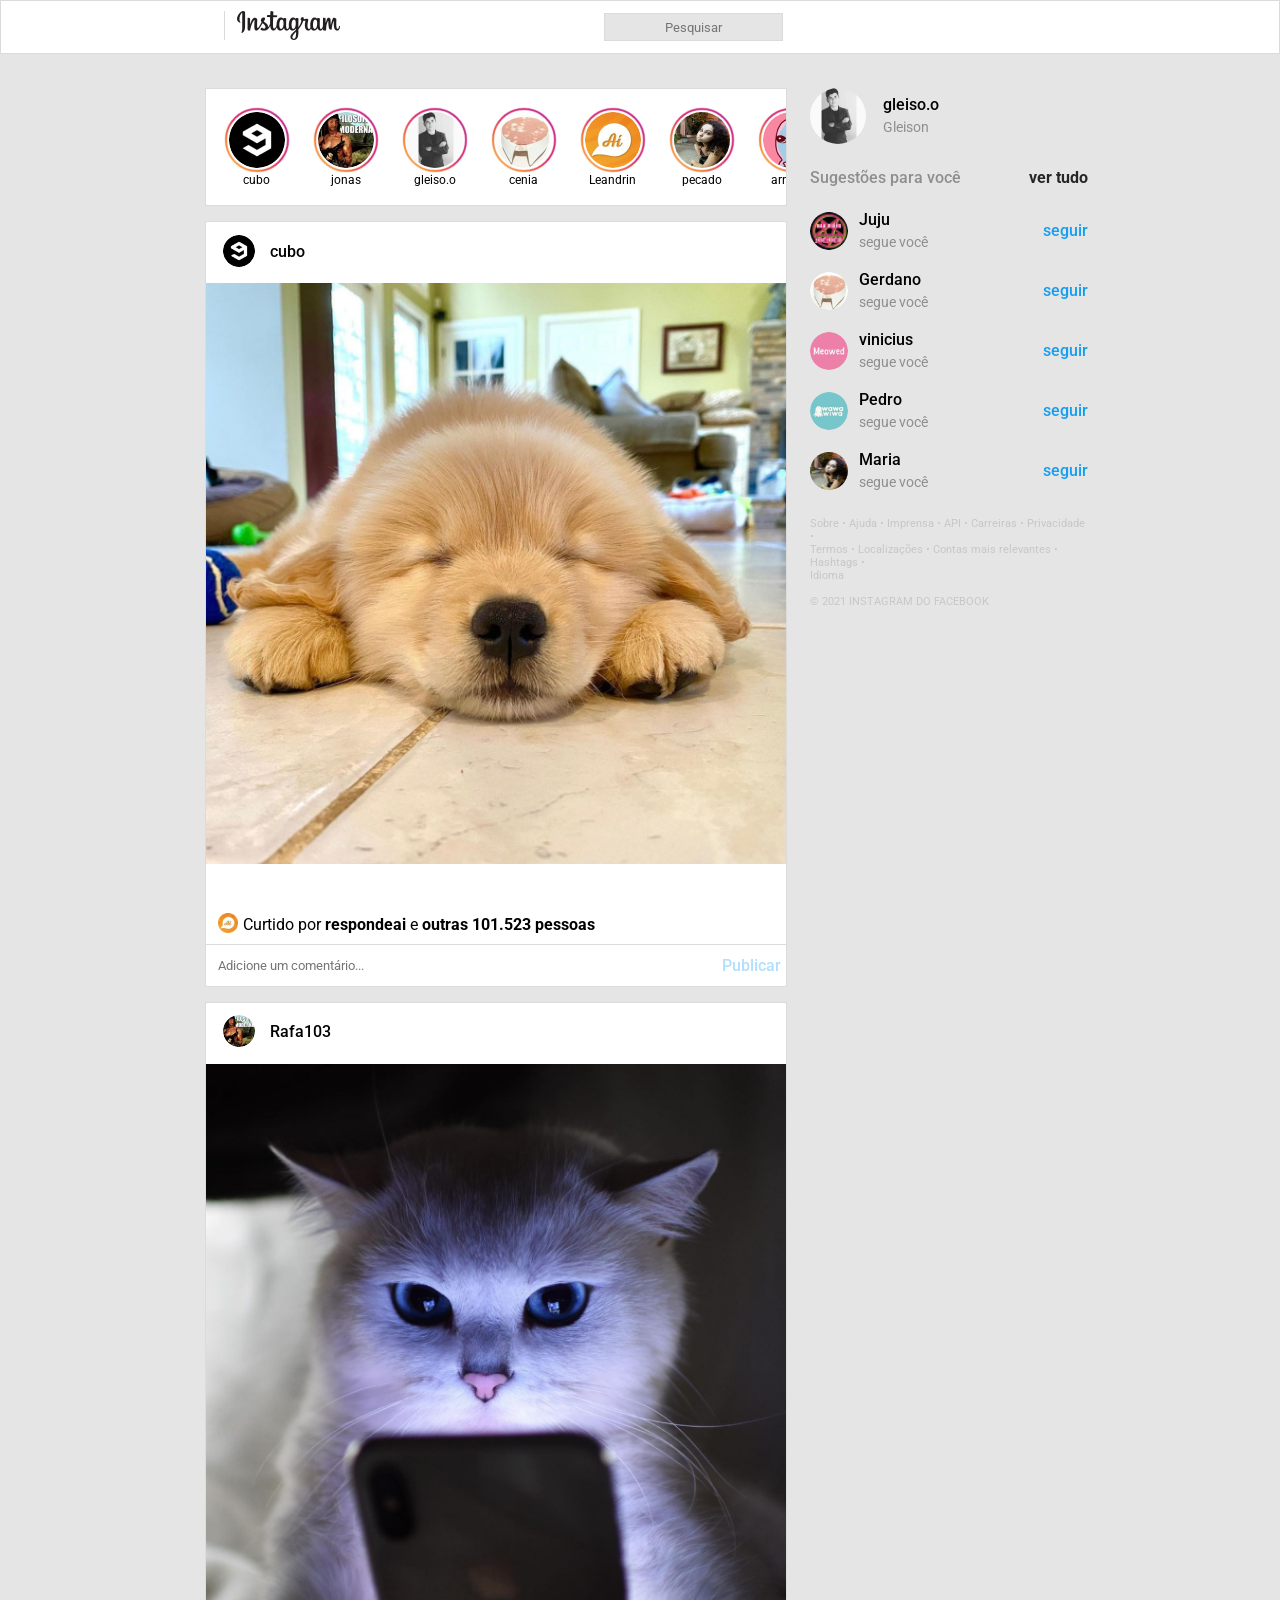
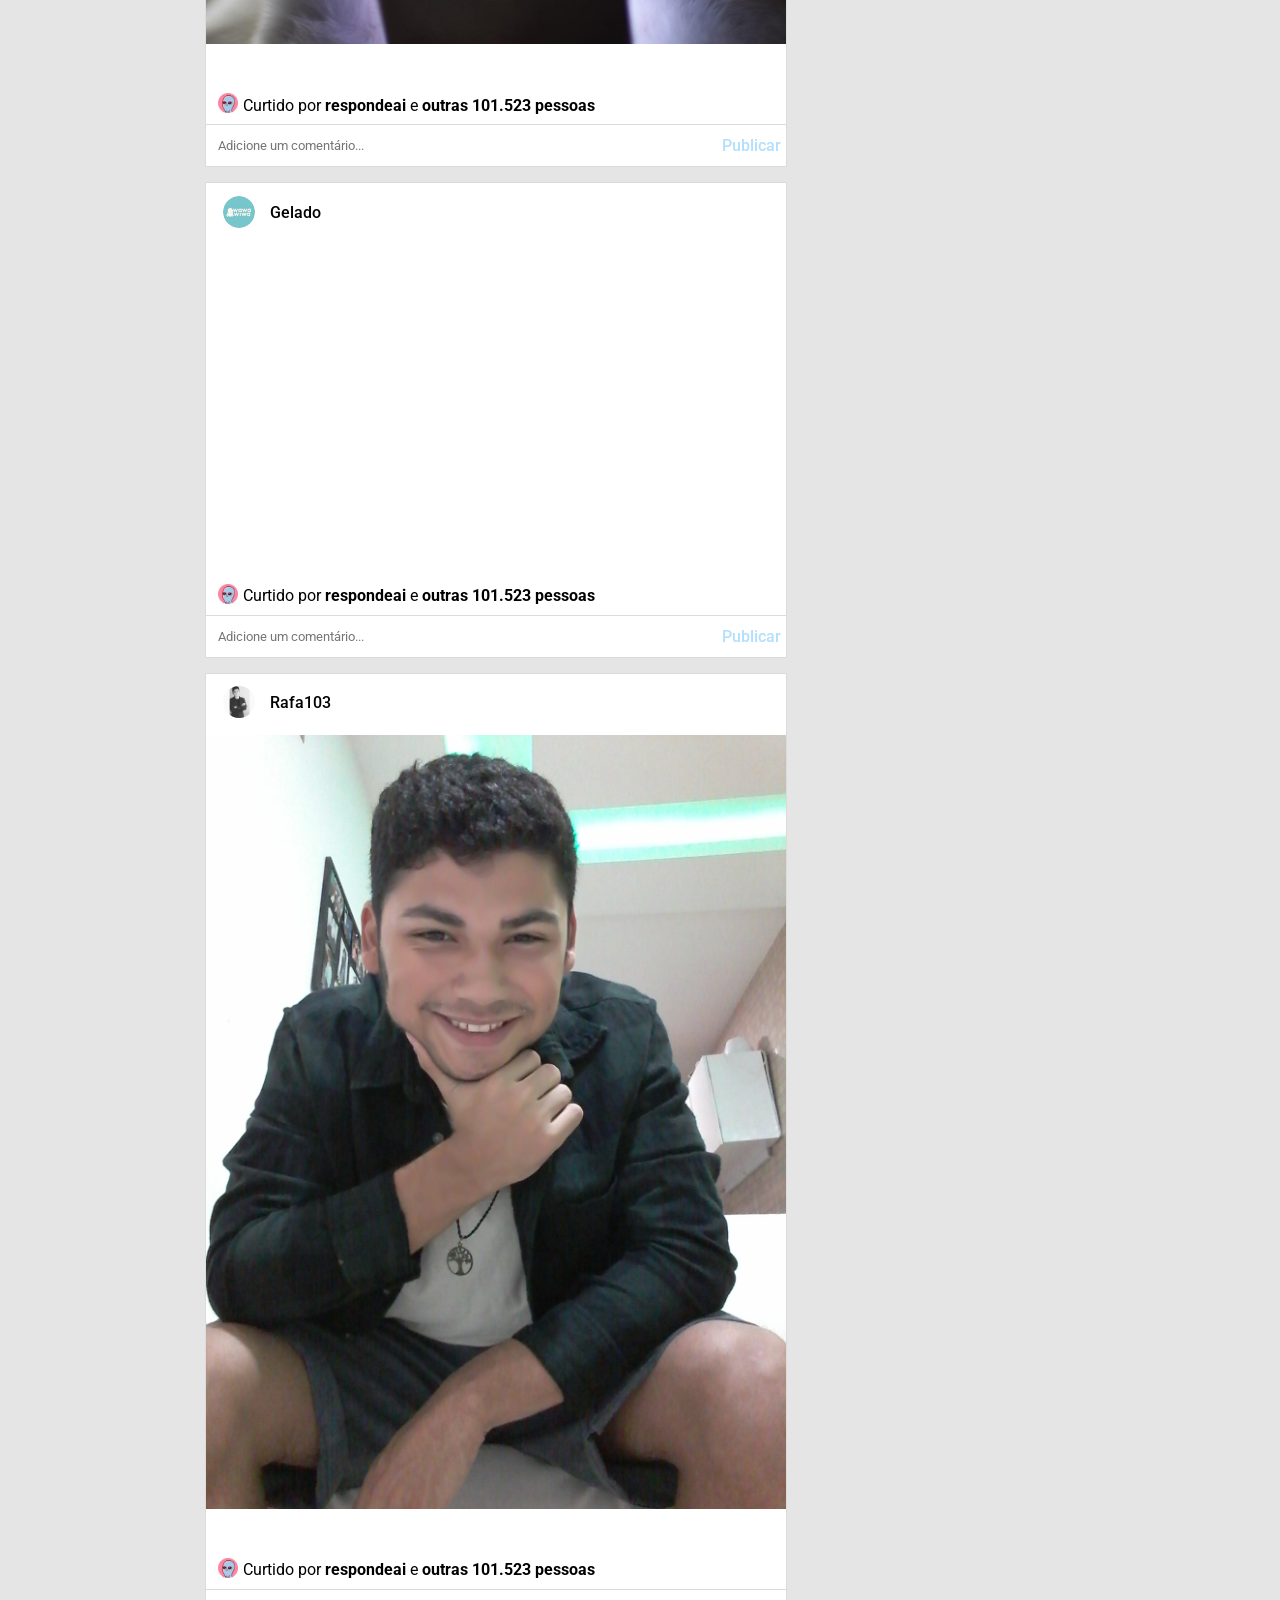
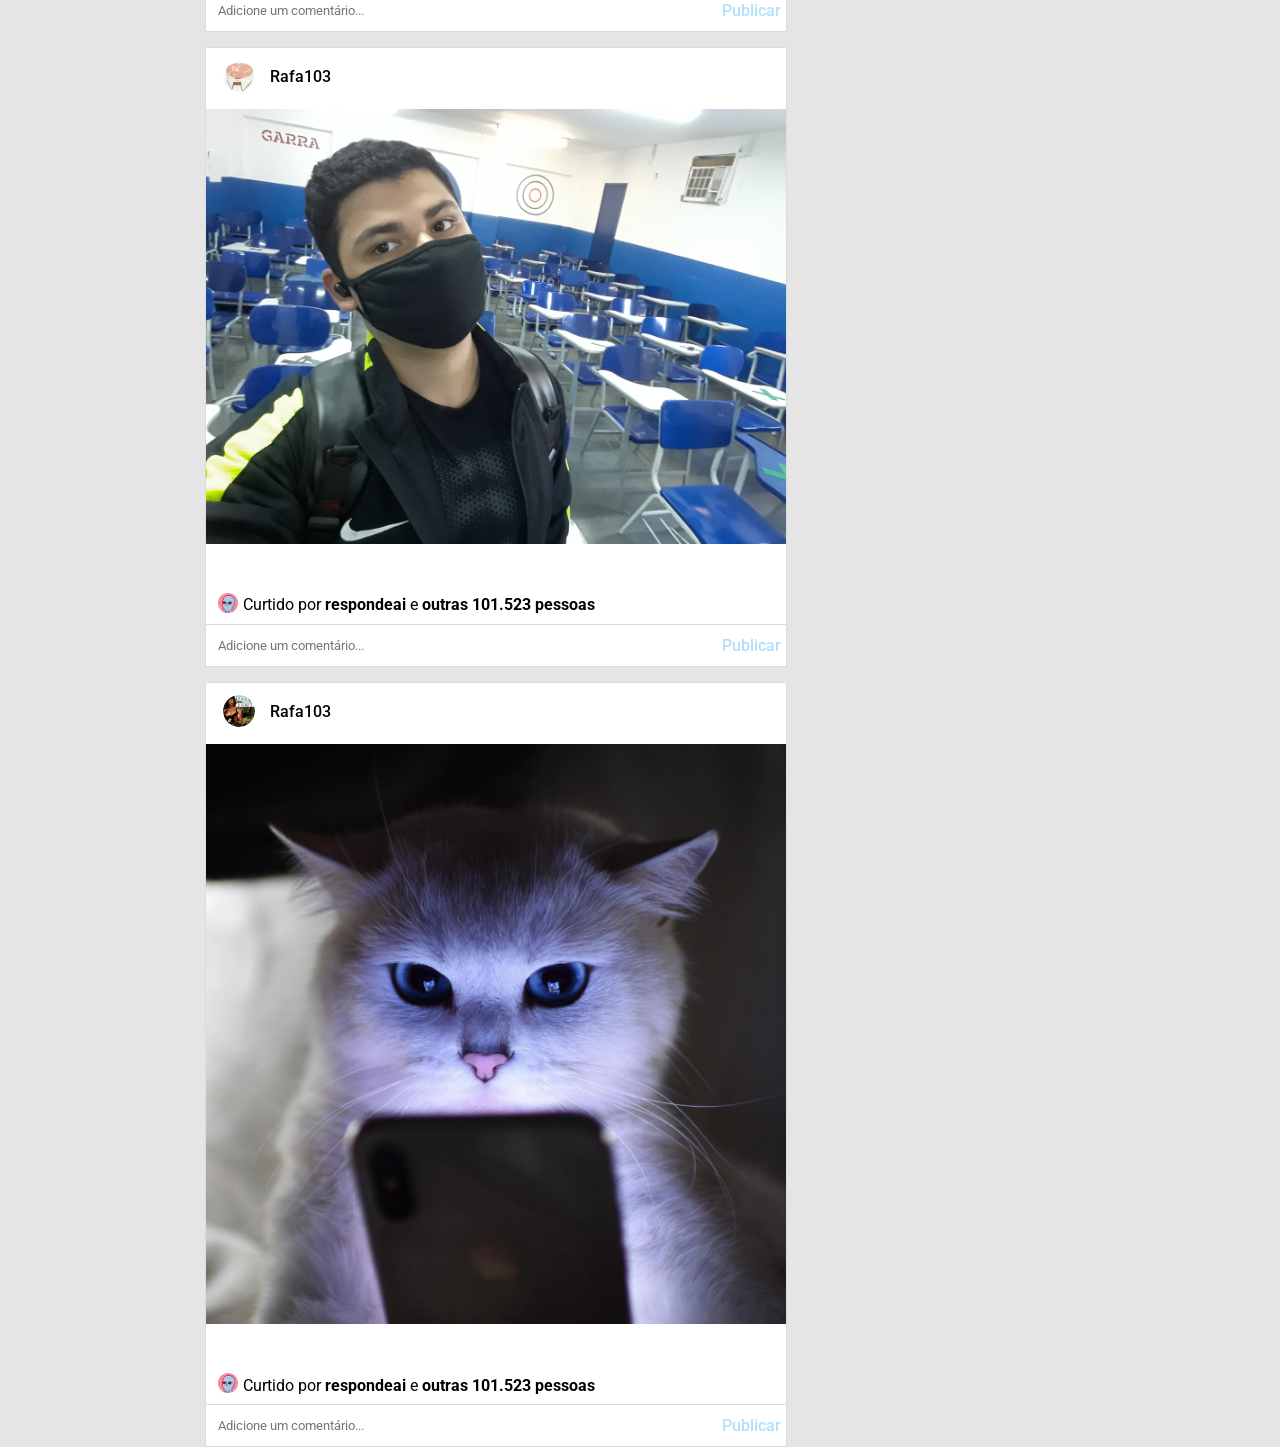
==== projeto2-instagram/instagram.html @ db613946 "Add files via upload" ====
<!DOCTYPE html>
<html lang="en">
<head>
    <meta charset="UTF-8">
    <meta http-equiv="X-UA-Compatible" content="IE=edge">
    <meta name="viewport" content="width=device-width, initial-scale=1.0">
    <link rel="stylesheet" href="instagram.css">
    <link rel="preconnect" href="https://fonts.googleapis.com">
    <link rel="preconnect" href="https://fonts.gstatic.com" crossorigin>
    <link href="https://fonts.googleapis.com/css2?family=Encode+Sans:wght@700&family=Roboto&display=swap" rel="stylesheet">
    <link rel="preconnect" href="https://fonts.googleapis.com">
<link rel="preconnect" href="https://fonts.gstatic.com" crossorigin>
<link href="https://fonts.googleapis.com/css2?family=Encode+Sans:wght@700&family=Roboto:wght@400;500&display=swap" rel="stylesheet">
    <title>Instagram Project</title>
</head>
<body>
    <nav>
        <div class="head-left">
            <a href=""><ion-icon name="logo-instagram" id="right"></ion-icon></a>
            <a href=""><img src="images/logo.png"></a>
        </div>

        <div class="head-midle">
            <input type="text" placeholder="Pesquisar">
        </div>

        <div class="head-right">
            <a href=""><ion-icon name="paper-plane-outline"></ion-icon></a>
            <a href=""><ion-icon id="head-icon" name="compass-outline"></a>
            <a href=""><ion-icon id="head-icon" name="heart-outline"></a>
            <a href=""><ion-icon id="head-icon" name="person-outline"></a>
        </div>
    </nav>
    
    <main>
        <header>
           <div class="story1">
                <div class="story-img">
                    <a href="#"><img src="images/foto1.png"></a>
                </div>
                <div class="story-text">
                    <a href="#"><p>cubo</p></a>
                </div>
           </div>
           <div class="story">
                <div class="story-img">
                    <a href="#"><img src="images/foto2.png"></a>
                </div>
                <div class="story-text">
                    <a href="#"><p>jonas</p></a>
                </div>
            </div>
            <div class="story">
                <div class="story-img">
                    <a href="#"><img src="images/foto3.jpg"></a>
                </div>
                <div class="story-text">
                    <a href="#"><p>gleiso.o</p></a>
                </div>
           </div>
            <div class="story">
                <div class="story-img">
                    <a href="#"><img src="images/foto4.png"></a>
                </div>
                <div class="story-text">
                    <a href="#"><p>cenia</p></a>
                </div>
           </div>
            <div class="story">
                <div class="story-img">
                    <a href="#"><img src="images/foto5.png"></a>
                </div>
                <div class="story-text">
                    <a href="#"><p>Leandrin</p></a>
                </div>
           </div>
            <div class="story">
                <div class="story-img">
                    <a href="#"><img src="images/post7-img.jpg"></a>
                </div>
                <div class="story-text">
                    <a href="#"><p>pecado</p></a>
                </div>
           </div>
            <div class="story">
                <div class="story-img">
                    <a href="#"><img src="images/foto7.png"></a>
                </div>
                <div class="story-text">
                    <a href="#"><p>arroz_1</p></a>
                </div>
           </div>
            <div class="story">
                <div class="story-img">
                    <a href="#"><img src="images/foto8.png"></a>
                </div>
                <div class="story-text">
                    <a href="#"><p>fiz</p></a>
                </div>
           </div>
            <div class="story">
                <div class="story-img">
                    <a href="#"><img src="images/foto9.png"></a>
                </div>
                <div class="story-text">
                    <a href="#"><p>afora</p></a>
                </div>
           </div>
            <div class="story">
                <div class="story-img">
                    <a href="#"><img src="images/foto10.png"></a>
                </div>
                <div class="story-text">
                    <a href="#"><p>giso</p></a>
                </div>
           </div>
            <div class="story">
                <div class="story-img">
                    <a href="#"><img src="images/foto11.png"></a>
                </div>
                <div class="story-text">
                    <a href="#"><p>kkkk122</p></a>
                </div>
           </div>
           <button><ion-icon  class="icon" name="chevron-forward-circle"></ion-icon></button>
        </header>
<!--Here begin the publications-->
        <div class="post" id="post1">
            <div class="top-post">
                <div class="post-left">
                    <a href="#"><img src="images/foto1.png"></a>
                    <a href="#"><P>cubo</P></a>
                </div>  
                <div class="post-right">
                    <a href="#"><ion-icon name="ellipsis-horizontal"></ion-icon></a>
                </div>
            </div>
            <img class="post-img" src="images/post1-img.png">
            <div class="post-data">
                <div class="icons">
                    <div class="data-left">
                        <a href="#"><ion-icon class="post-icons" name="heart-outline"></ion-icon></a>
                        <a href="#"><ion-icon class="post-icons" name="chatbubble-outline"></ion-icon></a>
                        <a href="#"><ion-icon class="post-icons" name="paper-plane-outline"></ion-icon></a>
                    </div>
                    <div class="data-right">
                        <a href="#"><ion-icon class="post-icons" name="bookmark-outline"></ion-icon></a>
                    </div>
                </div>
                <div class="data-bottom">
                    <a href="#"><img src="images/foto5.png"></a>
                    <p>Curtido por <b>respondeai</b> e <b>outras 101.523 pessoas</b></p>
                </div>
            </div>
            <div class="comment">
                <div class="comment-left">
                    <ion-icon name="happy-outline"></ion-icon>
                    <input type="text" max-length=100 placeholder="Adicione um comentário...">
                </div>
                <div class="comment-right">
                     <a href="#">Publicar</a>
                </div>
            </div>
        </div>

        <div class="post">
            <div class="top-post">
                <div class="post-left">
                    <a href="#"><img src="images/foto2.png"></a>
                    <a href="#"><P>Rafa103</P></a>
                </div>  
                <div class="post-right">
                    <a href="#"><ion-icon name="ellipsis-horizontal"></ion-icon></a>
                </div>
            </div>
            <img class="post-img" src="images/post2-img.png">
            <div class="post-data">
                <div class="icons">
                    <div class="data-left">
                        <a href="#"><ion-icon class="post-icons" name="heart-outline"></ion-icon></a>
                        <a href="#"><ion-icon class="post-icons" name="chatbubble-outline"></ion-icon></a>
                        <a href="#"><ion-icon class="post-icons" name="paper-plane-outline"></ion-icon></a>
                    </div>
                    <div class="data-right">
                        <a href="#"><ion-icon class="post-icons" name="bookmark-outline"></ion-icon></a>
                    </div>
                </div>
                <div class="data-bottom">
                    <a href="#"><img src="images/foto7.png"></a>
                    <p>Curtido por <b>respondeai</b> e <b>outras 101.523 pessoas</b></p>
                </div>
            </div>
            <div class="comment">
                <div class="comment-left">
                    <ion-icon name="happy-outline"></ion-icon>
                    <input type="text" max-length=100 placeholder="Adicione um comentário...">
                </div>
                <div class="comment-right">
                     <a href="#">Publicar</a>
                </div>
            </div>
        </div>

        <div class="post">
            <div class="top-post">
                <div class="post-left">
                    <a href="#"><img src="images/video.png"></a>
                    <a href="#"><P>Gelado</P></a>
                </div>  
                <div class="post-right">
                    <a href="#"><ion-icon name="ellipsis-horizontal"></ion-icon></a>
                </div>
            </div>
            <video src="images/video.mp4" type="video/mp4" autoplay loop muted></video>
            <div class="post-data">
                <div class="icons">
                    <div class="data-left">
                        <a href="#"><ion-icon class="post-icons" name="heart-outline"></ion-icon></a>
                        <a href="#"><ion-icon class="post-icons" name="chatbubble-outline"></ion-icon></a>
                        <a href="#"><ion-icon class="post-icons" name="paper-plane-outline"></ion-icon></a>
                    </div>
                    <div class="data-right">
                        <a href="#"><ion-icon class="post-icons" name="bookmark-outline"></ion-icon></a>
                    </div>
                </div>
                <div class="data-bottom">
                    <a href="#"><img src="images/foto7.png"></a>
                    <p>Curtido por <b>respondeai</b> e <b>outras 101.523 pessoas</b></p>
                </div>
            </div>
            <div class="comment">
                <div class="comment-left">
                    <ion-icon name="happy-outline"></ion-icon>
                    <input type="text" max-length=100 placeholder="Adicione um comentário...">
                </div>
                <div class="comment-right">
                     <a href="#">Publicar</a>
                </div>
            </div>
        </div>

        <div class="post">
            <div class="top-post">
                <div class="post-left">
                    <a href="#"><img src="images/foto3.jpg"></a>
                    <a href="#"><P>Rafa103</P></a>
                </div>  
                <div class="post-right">
                    <a href="#"><ion-icon name="ellipsis-horizontal"></ion-icon></a>
                </div>
            </div>
            <img class="post-img" src="images/post3-img.jpg">
            <div class="post-data">
                <div class="icons">
                    <div class="data-left">
                        <a href="#"><ion-icon class="post-icons" name="heart-outline"></ion-icon></a>
                        <a href="#"><ion-icon class="post-icons" name="chatbubble-outline"></ion-icon></a>
                        <a href="#"><ion-icon class="post-icons" name="paper-plane-outline"></ion-icon></a>
                    </div>
                    <div class="data-right">
                        <a href="#"><ion-icon class="post-icons" name="bookmark-outline"></ion-icon></a>
                    </div>
                </div>
                <div class="data-bottom">
                    <a href="#"><img src="images/foto7.png"></a>
                    <p>Curtido por <b>respondeai</b> e <b>outras 101.523 pessoas</b></p>
                </div>
            </div>
            <div class="comment">
                <div class="comment-left">
                    <ion-icon name="happy-outline"></ion-icon>
                    <input type="text" max-length=100 placeholder="Adicione um comentário...">
                </div>
                <div class="comment-right">
                     <a href="#">Publicar</a>
                </div>
            </div>
        </div>

        <div class="post">
            <div class="top-post">
                <div class="post-left">
                    <a href="#"><img src="images/foto4.png"></a>
                    <a href="#"><P>Rafa103</P></a>
                </div>  
                <div class="post-right">
                    <a href="#"><ion-icon name="ellipsis-horizontal"></ion-icon></a>
                </div>
            </div>
            <img class="post-img" src="images/post4-img.jpg">
            <div class="post-data">
                <div class="icons">
                    <div class="data-left">
                        <a href="#"><ion-icon class="post-icons" name="heart-outline"></ion-icon></a>
                        <a href="#"><ion-icon class="post-icons" name="chatbubble-outline"></ion-icon></a>
                        <a href="#"><ion-icon class="post-icons" name="paper-plane-outline"></ion-icon></a>
                    </div>
                    <div class="data-right">
                        <a href="#"><ion-icon class="post-icons" name="bookmark-outline"></ion-icon></a>
                    </div>
                </div>
                <div class="data-bottom">
                    <a href="#"><img src="images/foto7.png"></a>
                    <p>Curtido por <b>respondeai</b> e <b>outras 101.523 pessoas</b></p>
                </div>
            </div>
            <div class="comment">
                <div class="comment-left">
                    <ion-icon name="happy-outline"></ion-icon>
                    <input type="text" max-length=100 placeholder="Adicione um comentário...">
                </div>
                <div class="comment-right">
                     <a href="#">Publicar</a>
                </div>
            </div>
        </div>

        <div class="post">
            <div class="top-post">
                <div class="post-left">
                    <a href="#"><img src="images/foto2.png"></a>
                    <a href="#"><P>Rafa103</P></a>
                </div>  
                <div class="post-right">
                    <a href="#"><ion-icon name="ellipsis-horizontal"></ion-icon></a>
                </div>
            </div>
            <img class="post-img" src="images/post2-img.png">
            <div class="post-data">
                <div class="icons">
                    <div class="data-left">
                        <a href="#"><ion-icon class="post-icons" name="heart-outline"></ion-icon></a>
                        <a href="#"><ion-icon class="post-icons" name="chatbubble-outline"></ion-icon></a>
                        <a href="#"><ion-icon class="post-icons" name="paper-plane-outline"></ion-icon></a>
                    </div>
                    <div class="data-right">
                        <a href="#"><ion-icon class="post-icons" name="bookmark-outline"></ion-icon></a>
                    </div>
                </div>
                <div class="data-bottom">
                    <a href="#"><img src="images/foto7.png"></a>
                    <p>Curtido por <b>respondeai</b> e <b>outras 101.523 pessoas</b></p>
                </div>
            </div>
            <div class="comment">
                <div class="comment-left">
                    <ion-icon name="happy-outline"></ion-icon>
                    <input type="text" max-length=100 placeholder="Adicione um comentário...">
                </div>
                <div class="comment-right">
                     <a href="#">Publicar</a>
                </div>
            </div>
        </div>
    </main>
<!--Here begin the section that stays in the right side of the main part of the site-->
    <section>
        <div class="up">
            <img src="images/profile.jpg">
            <div class="up-text">
                <p id="behind-text1">gleiso.o</p>
                <p id="behind-text2">Gleison</p>
            </div>
        </div>
        <div class="midle">
            <p id="midle1">Sugestões para você</p>
            <a href="#"><p id="midle2"><b>ver tudo</b></p></a>
        </div>

        <div class="behind">
            <div class="behind-left">
                <img src="images/behind1.png">
                <div class="behind-text">
                    <a href="#"><p id="behind-text1">Juju</p></a>
                    <p id="behind-text2">segue você</p>
                </div>
            </div>
            <a href="#"><p id="seguir">seguir</p></a>
        </div>

        <div class="behind">
            <div class="behind-left">
                <img src="images/behind2.png">
                <div class="behind-text">
                    <a href="#"><p id="behind-text1">Gerdano</p></a>
                    <p id="behind-text2">segue você</p>
                </div>
            </div>
            <a href="#"><p id="seguir">seguir</p></a>
        </div>
        <div class="behind">
            <div class="behind-left">
                <img src="images/behind3.png">
                <div class="behind-text">
                    <a href="#"><p id="behind-text1">vinicius</p></a>
                    <p id="behind-text2">segue você</p>
                </div>
            </div>
            <a href="#"><p id="seguir">seguir</p></a>
        </div>
        <div class="behind">
            <div class="behind-left">
                <img src="images/behind4.png">
                <div class="behind-text">
                    <a href="#"><p id="behind-text1">Pedro</p></a>
                    <p id="behind-text2">segue você</p>
                </div>
            </div>
            <a href="#"><p id="seguir">seguir</p></a>
        </div>
        <div class="behind">
            <div class="behind-left">
                <img src="images/behind5.jpg">
                <div class="behind-text">
                    <a href="#"><p id="behind-text1">Maria</p></a>
                    <p id="behind-text2">segue você</p>
                </div>
            </div>
            <a href="#"><p id="seguir">seguir</p></a>
        </div>
        <footer>
            <p>Sobre • Ajuda • Imprensa • API • Carreiras • Privacidade •<br>
            Termos • Localizações • Contas mais relevantes • Hashtags • <br>
            Idioma<br><br>
            &copy; 2021 INSTAGRAM DO FACEBOOK</p>
        </footer>
    </section>
    <script src="https://unpkg.com/ionicons@5.4.0/dist/ionicons.js"></script>
</body>
</html>
---- projeto2-instagram/instagram.css ----
*{
    margin:0;
    padding:0;
    box-sizing: border-box;
}
body{
    background: #E5E5E5;
    font-family: 'Roboto',sans-serif;
    display: flex;
}
a{
    color:#000000;
    text-decoration: none;
}
nav{
    position: fixed;
    width: 100%;
    height: 54px;
    left: 0px;
    top: 0px;
    background: #FFFFFF;
    border: 1px solid #DBDBDB;
    display: flex;
    flex-direction: row;
    justify-content: space-between;
    align-items: center;
}
.head-left{
    margin-left:16%;
    display: flex;
}
.head-left img{
    margin-left:11.87px;
    border-left: 1px solid #DBDBDB;
    padding-left:11.87px;
}
input{
    width:100%;
    height: 28px;
    border:1px solid #DBDBDB;
    background-color: #E5E5E5;
    font-family: 'Roboto';
    text-align: center;
}
.head-right{
    margin-right: 16%;
}
ion-icon{
    font-size: 22px;
    margin-right:7px;
}
#right{
    font-size:24px;
}
main{
    margin-top:54px;
    width:45.51%;
    margin-top:88px;
    margin-left:16%;
}
header{
    height: 118.26px;
    display: flex;
    align-items: center;
    background-color: #FFFFFF;
    overflow-x:hidden;
    border: 1px solid #DBDBDB;
}
button{
    width:26px;
    height: 26px;
    border-radius: 50%;
    position: absolute;
    left: 58%;
    background: none;
    border:none;
}
button .icon{
    width:26px;
    height: 26px;
    color:white;
}
.story{
    margin-left:23px;
}

.story-text{
    font-family:'Roboto',sans-serif;
    font-weight: 400;
    font-size: 12px;
    height: 14.06px;
    text-align: center;
}
.story-img{
    background-image: url("images/stories.jpg");
    background-repeat: no-repeat;
    background-size: 100%;
    width:66px;
    height: 66px;
}
.story-img img{
    width: 56px;
    height: 56px;
    margin: 5px 5px;
    border-radius: 50%;
}
.story1{
    margin-left: 18px;
}
.post{
    border: 1px solid #DBDBDB;
    background-color:#FFFFFF;
    margin-top:15px;
}
.top-post{
    height: 61px;
    display: flex;
    justify-content: space-between;
    align-items: center;
}
.post-left{
    width: 50%;
    display: flex;
    margin-left: 17px;
}
.post-left img{
   width: 32px;
   height: 32px;
   border-radius:50%;
}
.post-left p{
   padding-left: 15px;
   margin-top:7px;
   font-weight: 500;
}
.post-right{
    margin-right: 18.5px;
}
.post-img{
    width: 100%;
}
video{
    width:100%;
}
.post-data{
    display: block;
}
.icons{
    height: 38px;
    display: flex;
    flex-direction: row;
    justify-content: space-between;
    align-items: center;
}
.data-left{
    display: flex;
    margin-left: 5px;
}
.post-icons{
    margin:5px 7px;
    font-size: 19px;
}
.comment{
    display: flex;
    justify-content: space-between;
    align-items: center;
    height: 42px;
    border-top: 1px solid #DBDBDB;
    padding: 0 5px 0 5px;
}
.comment-left{
    display: flex;
}
.comment input{
    background-color: #FFFFFF;
    border:none;
    width:80%;
    box-shadow: 0 0 0 0;
    outline: 0;
    text-align: left;
}
.comment-right a{
    font-family: 'Roboto';
    font-weight: 500;
    color:#B2DFFC;
}
.comment-right a:hover{
    color:#0095F6;
    transition:300ms;
}
.data-bottom{
    height: 38px;
    display: flex;
    align-items: center;
    margin-left:12px;
}
.data-bottom img{
    width: 20px;
    height: 20px;
    margin-right: 5px;
}
section{
    position: fixed;
    width: 21.72%;
    top:88px;
    right: 15%;
}
.up{
    display: flex;
    align-items: center;
}
.up-text{
    margin-left: 17px;
}
.up img{
    width: 56px;
    height: 56px;
    border-radius: 50%;
}
.midle{
    display: flex;
    justify-content: space-between;
    margin-top: 24px;
}
#midle1{
    font-family: 'Roboto';
    font-weight: 500;
    color:#8E8E8E;
}
#midle2{
    font-family: 'Roboto';
    color:#262626;
    font-weight: 500;
}
.behind{
    display:flex;
    justify-content: space-between;
    align-items: center;
    margin-top:28px;
    height: 32px;
}
.behind-left{
    display: flex;
}
.behind-left img{
    width: 38px;
    height: 38px;
    border-radius: 50%;
}
.behind-text{
    margin-left:11px;
}
#behind-text1{
    font-family: 'Roboto';
    font-weight: 500;
    line-height: 16.41px;
}
#behind-text2{
    font-family: 'Roboto';
    font-weight: 400;
    color: #8e8e8e;
    font-size: 14px;
    margin-top:6px;
}
#seguir{
    font-family: 'Roboto';
    font-weight: 500;
    line-height: 14.06px;
    color:#139EF2;
}
footer{
    margin-top:30px;
}
footer p{
    font-family: 'Roboto';
    font-weight: 400;
    font-size:11px;
    color:#C7C7C7;
}


@media(max-width:935px){
    nav{
        position: fixed;
        width: 100%;
        height: 54px;
        left: 0px;
        top: 0px;
        background: #FFFFFF;
        border: 1px solid #DBDBDB;
        display: flex;
        flex-direction: row;
        justify-content: space-between;
        align-items: center;
    }
    .head-left{
        margin-left:0;
        display: flex;
    }
    .head-right{
        margin-right: 0;
    }
    .head-midle{
        margin-right: 120px;
    }
    section{
        display: none;
    }
    body{
            background: #E5E5E5;
            font-family: 'Roboto',sans-serif;
            display: flex;
            justify-content: center;
        }
    main{
        width:45.51%;
        margin-top:88px;
        margin-left:0;
    }   
    #head-icon{
        display: none;
    }
    button{
        width:26px;
        height: 26px;
        border-radius: 50%;
        position: absolute;
        left: 68%;
        background: none;
        border:none;
    }
}

@media(max-width:614px){
    body{

    }
    .head-left{
        margin-left:0;
        display: flex;
    }
    .head-left img{
        margin-left:11.87px;
        border-left: 1px solid #DBDBDB;
        padding-left:11.87px;
    }
    input{
        width:100%;
        height: 28px;
        border:1px solid #DBDBDB;
        background-color: #E5E5E5;
        font-family: 'Roboto';
        text-align: center;
    }
    .head-right{
        margin-right: 0;
    }
    ion-icon{
        font-size: 22px;
        margin-right:7px;
    }
    #right{
        font-size:24px;
    }
    .head-midle{
        display: none;
    }
    .post{
    border: 1px solid #DBDBDB;
    background-color:#FFFFFF;
    margin-top:30px;
    }   
    main{
        width:100%;
        margin-top:54px;
        margin-left:0;
    }   
    
    button{
        width:26px;
        height: 26px;
        border-radius: 50%;
        position: absolute;
        left: 88%;
        background: none;
        border:none;
    }
    header{
        height: 118.26px;
        display: flex;
        align-items: center;
        background-color: #E5E5E5;;
        overflow-x:hidden;
        border: 1px solid #DBDBDB;
    }
    .story-img{
        background-image: url("images/stories.jpg");
        background-repeat: no-repeat;
        background-size: 100%;
        border-radius: 50%;
        width:66px;
        height: 66px;
    }
    #post1{
        margin-top: 0;
    }
}
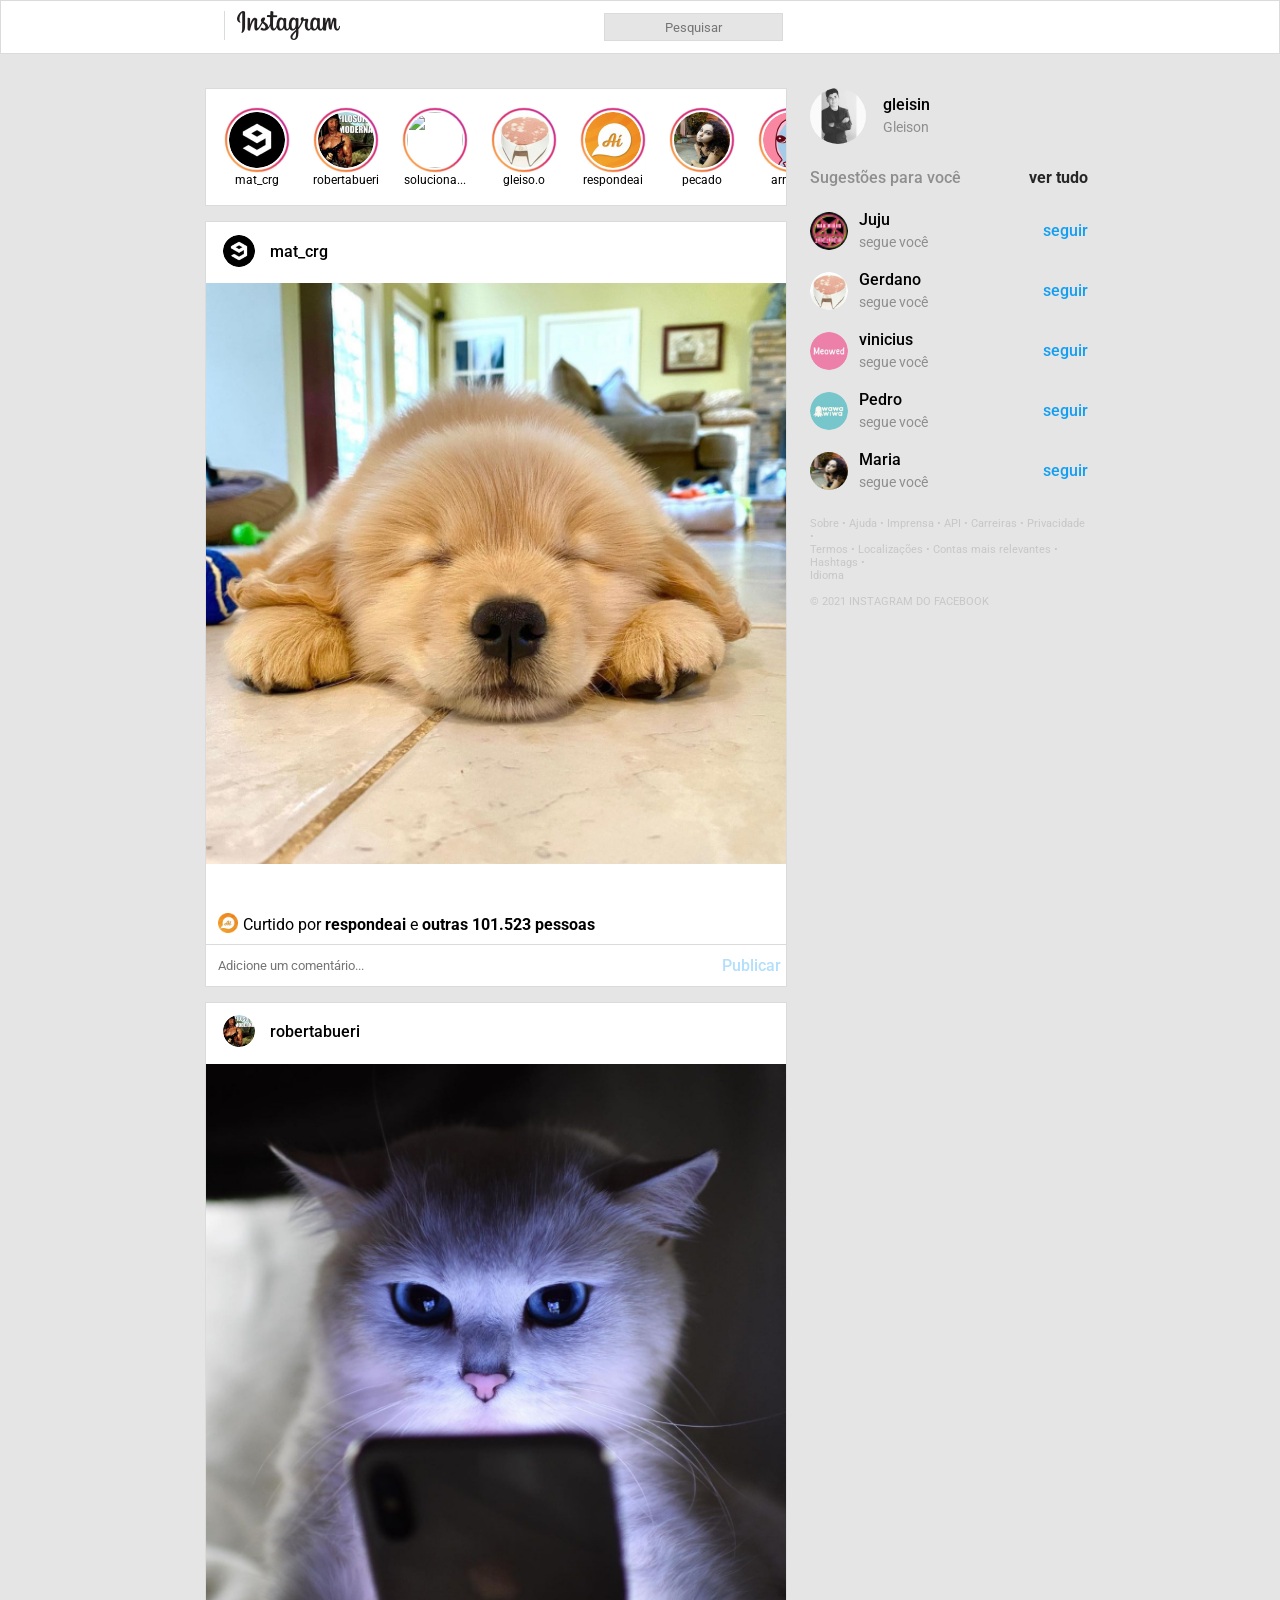
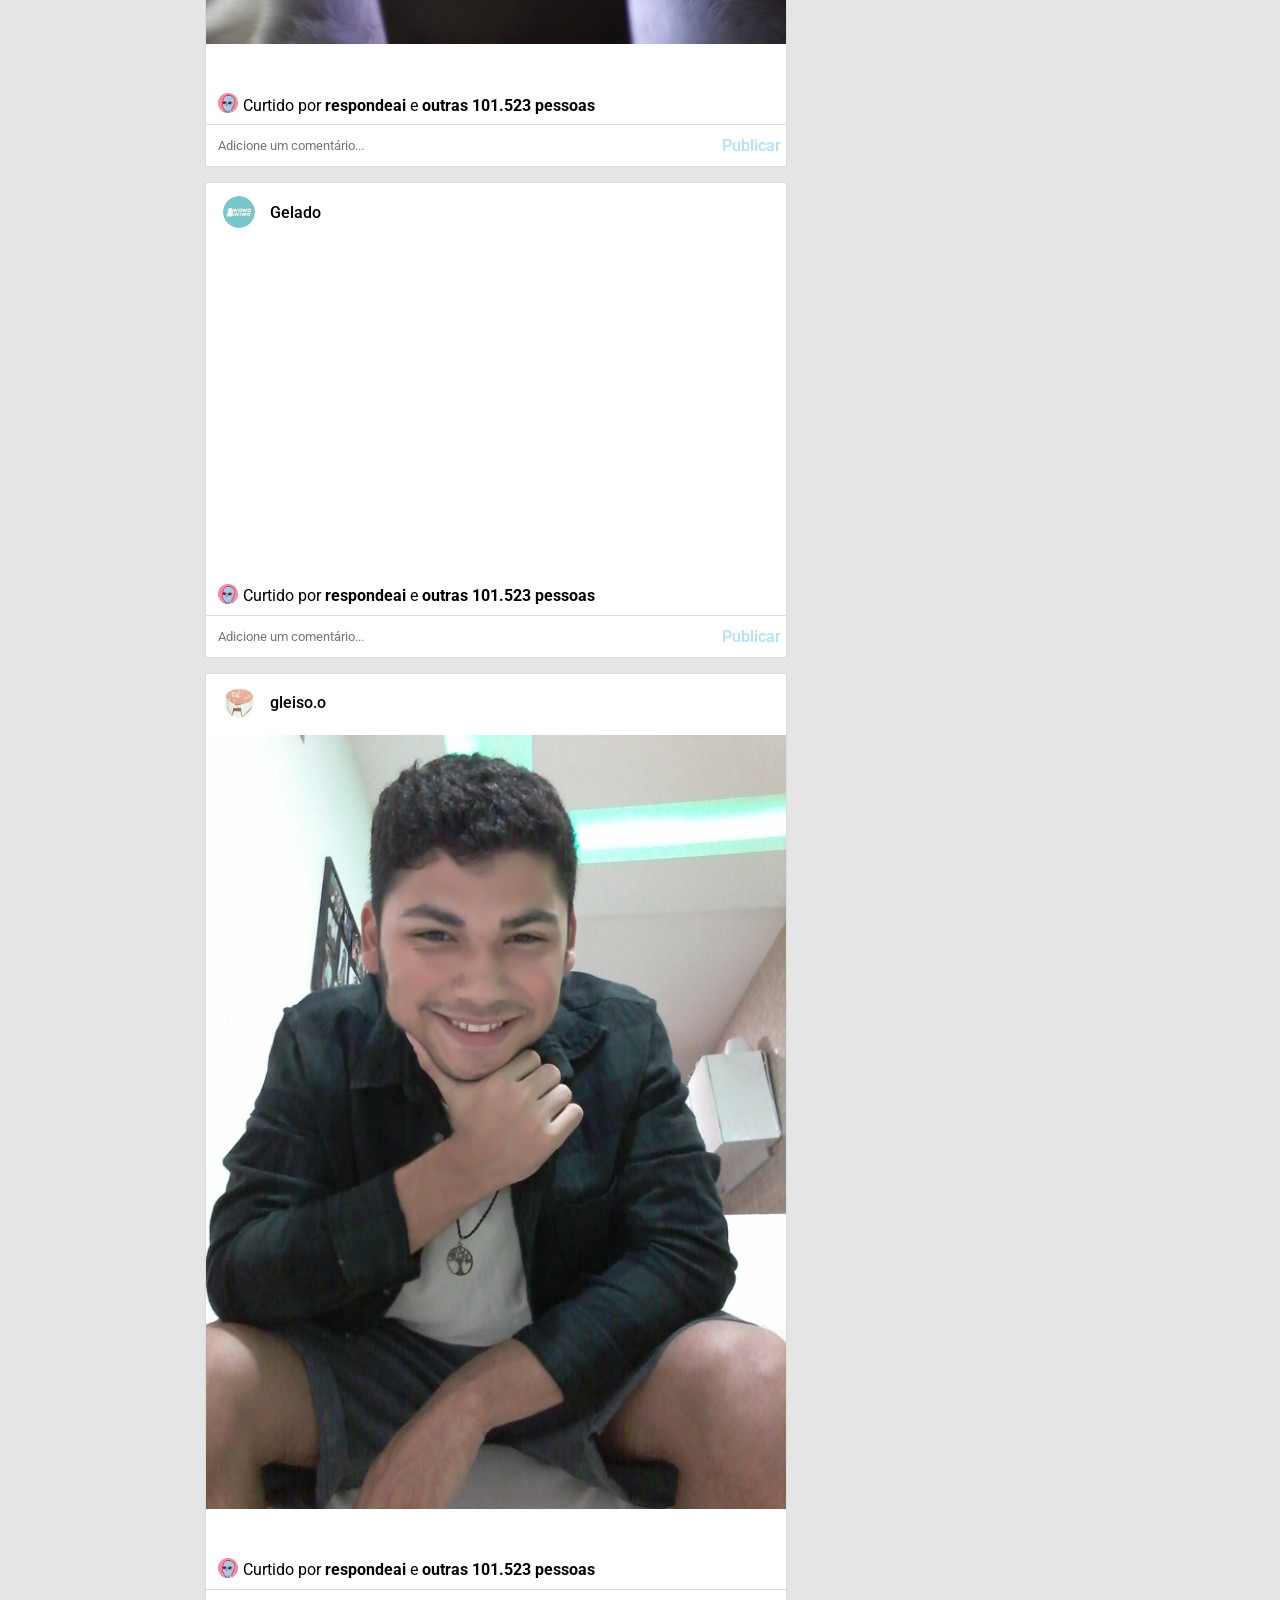
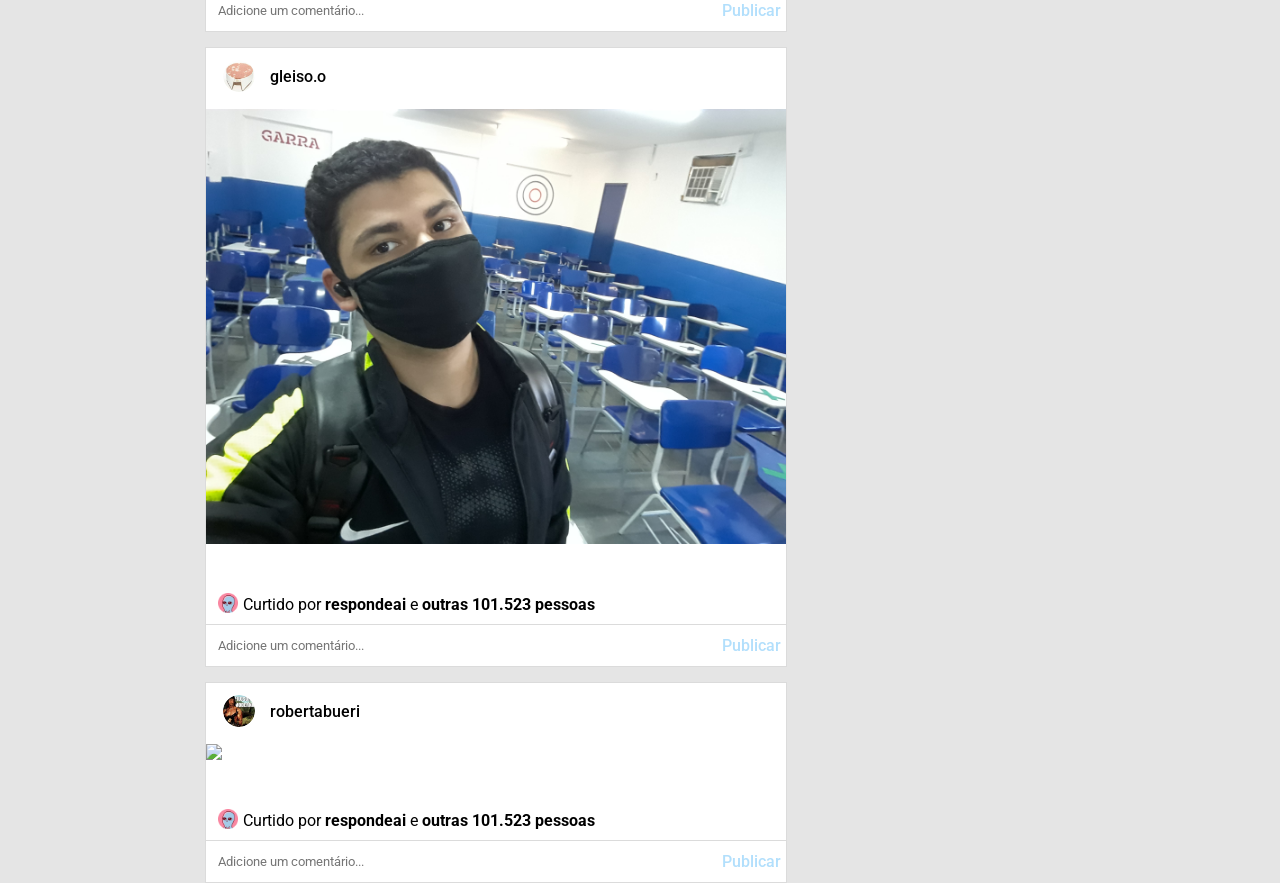
==== commit 7ffadeab: "Update instagram.html" ====
--- a/projeto2-instagram/instagram.html
+++ b/projeto2-instagram/instagram.html
@@ -16,8 +16,8 @@
 <body>
     <nav>
         <div class="head-left">
-            <a href=""><ion-icon name="logo-instagram" id="right"></ion-icon></a>
-            <a href=""><img src="images/logo.png"></a>
+            <a href="https://www.instagram.com/"><ion-icon name="logo-instagram" id="right"></ion-icon></a>
+            <a href="https://www.instagram.com/"><img src="images/logo.png"></a>
         </div>
 
         <div class="head-midle">
@@ -25,10 +25,10 @@
         </div>
 
         <div class="head-right">
-            <a href=""><ion-icon name="paper-plane-outline"></ion-icon></a>
-            <a href=""><ion-icon id="head-icon" name="compass-outline"></a>
-            <a href=""><ion-icon id="head-icon" name="heart-outline"></a>
-            <a href=""><ion-icon id="head-icon" name="person-outline"></a>
+            <a href="https://www.instagram.com/"><ion-icon name="paper-plane-outline"></ion-icon></a>
+            <a href="https://www.instagram.com/"><ion-icon id="head-icon" name="compass-outline"></a>
+            <a href="https://www.instagram.com/"><ion-icon id="head-icon" name="heart-outline"></a>
+            <a href="https://www.instagram.com/"><ion-icon id="head-icon" name="person-outline"></a>
         </div>
     </nav>
     
@@ -36,50 +36,50 @@
         <header>
            <div class="story1">
                 <div class="story-img">
-                    <a href="#"><img src="images/foto1.png"></a>
-                </div>
-                <div class="story-text">
-                    <a href="#"><p>cubo</p></a>
+                    <a href="https://www.instagram.com/mat_crg/"><img src="images/foto1.png"></a>
+                </div>
+                <div class="story-text">
+                    <a href="https://www.instagram.com/mat_crg/"><p>mat_crg</p></a>
                 </div>
            </div>
            <div class="story">
                 <div class="story-img">
-                    <a href="#"><img src="images/foto2.png"></a>
-                </div>
-                <div class="story-text">
-                    <a href="#"><p>jonas</p></a>
-                </div>
-            </div>
-            <div class="story">
-                <div class="story-img">
-                    <a href="#"><img src="images/foto3.jpg"></a>
-                </div>
-                <div class="story-text">
-                    <a href="#"><p>gleiso.o</p></a>
-                </div>
-           </div>
-            <div class="story">
-                <div class="story-img">
-                    <a href="#"><img src="images/foto4.png"></a>
-                </div>
-                <div class="story-text">
-                    <a href="#"><p>cenia</p></a>
-                </div>
-           </div>
-            <div class="story">
-                <div class="story-img">
-                    <a href="#"><img src="images/foto5.png"></a>
-                </div>
-                <div class="story-text">
-                    <a href="#"><p>Leandrin</p></a>
-                </div>
-           </div>
-            <div class="story">
-                <div class="story-img">
-                    <a href="#"><img src="images/post7-img.jpg"></a>
-                </div>
-                <div class="story-text">
-                    <a href="#"><p>pecado</p></a>
+                    <a href="https://www.instagram.com/robertabueri/"><img src="images/foto2.png"></a>
+                </div>
+                <div class="story-text">
+                    <a href="https://www.instagram.com/robertabueri/"><p>robertabueri</p></a>
+                </div>
+            </div>
+            <div class="story">
+                <div class="story-img">
+                    <a href="https://www.instagram.com/solucionando.educacao/"><img src="images/foto3.png"></a>
+                </div>
+                <div class="story-text">
+                    <a href="https://www.instagram.com/solucionando.educacao/"><p>soluciona...</p></a>
+                </div>
+           </div>
+            <div class="story">
+                <div class="story-img">
+                    <a href="https://www.instagram.com/gleiso.o/"><img src="images/foto4.png"></a>
+                </div>
+                <div class="story-text">
+                    <a href="https://www.instagram.com/gleiso.o/"><p>gleiso.o</p></a>
+                </div>
+           </div>
+            <div class="story">
+                <div class="story-img">
+                    <a href="https://www.instagram.com/respondeai/"><img src="images/foto5.png"></a>
+                </div>
+                <div class="story-text">
+                    <a href="https://www.instagram.com/respondeai/"><p>respondeai</p></a>
+                </div>
+           </div>
+            <div class="story">
+                <div class="story-img">
+                    <a href="https://www.instagram.com/mariaclara.vieira.m/"><img src="images/post7-img.jpg"></a>
+                </div>
+                <div class="story-text">
+                    <a href="https://www.instagram.com/mariaclara.vieira.m/"><p>pecado</p></a>
                 </div>
            </div>
             <div class="story">
@@ -100,7 +100,7 @@
            </div>
             <div class="story">
                 <div class="story-img">
-                    <a href="#"><img src="images/foto9.png"></a>
+                    <a href="#"><img src="images/foto9.jpg"></a>
                 </div>
                 <div class="story-text">
                     <a href="#"><p>afora</p></a>
@@ -108,18 +108,10 @@
            </div>
             <div class="story">
                 <div class="story-img">
-                    <a href="#"><img src="images/foto10.png"></a>
+                    <a href="#"><img src="images/foto10.jpg"></a>
                 </div>
                 <div class="story-text">
                     <a href="#"><p>giso</p></a>
-                </div>
-           </div>
-            <div class="story">
-                <div class="story-img">
-                    <a href="#"><img src="images/foto11.png"></a>
-                </div>
-                <div class="story-text">
-                    <a href="#"><p>kkkk122</p></a>
                 </div>
            </div>
            <button><ion-icon  class="icon" name="chevron-forward-circle"></ion-icon></button>
@@ -128,8 +120,8 @@
         <div class="post" id="post1">
             <div class="top-post">
                 <div class="post-left">
-                    <a href="#"><img src="images/foto1.png"></a>
-                    <a href="#"><P>cubo</P></a>
+                    <a href="https://www.instagram.com/mat_crg/"><img src="images/foto1.png"></a>
+                    <a href="https://www.instagram.com/mat_crg/"><P>mat_crg</P></a>
                 </div>  
                 <div class="post-right">
                     <a href="#"><ion-icon name="ellipsis-horizontal"></ion-icon></a>
@@ -149,7 +141,7 @@
                 </div>
                 <div class="data-bottom">
                     <a href="#"><img src="images/foto5.png"></a>
-                    <p>Curtido por <b>respondeai</b> e <b>outras 101.523 pessoas</b></p>
+                    <p>Curtido por <a href="https://www.instagram.com/respondeai/"><a href="https://www.instagram.com/respondeai/"><b>respondeai</b></a></a> e <b>outras 101.523 pessoas</b></p>
                 </div>
             </div>
             <div class="comment">
@@ -166,8 +158,8 @@
         <div class="post">
             <div class="top-post">
                 <div class="post-left">
-                    <a href="#"><img src="images/foto2.png"></a>
-                    <a href="#"><P>Rafa103</P></a>
+                    <a href="https://www.instagram.com/robertabueri/"><img src="images/foto2.png"></a>
+                    <a href="https://www.instagram.com/robertabueri/"><P>robertabueri</P></a>
                 </div>  
                 <div class="post-right">
                     <a href="#"><ion-icon name="ellipsis-horizontal"></ion-icon></a>
@@ -187,7 +179,7 @@
                 </div>
                 <div class="data-bottom">
                     <a href="#"><img src="images/foto7.png"></a>
-                    <p>Curtido por <b>respondeai</b> e <b>outras 101.523 pessoas</b></p>
+                    <p>Curtido por <a href="https://www.instagram.com/respondeai/"><a href="https://www.instagram.com/respondeai/"><b>respondeai</b></a></a> e <b>outras 101.523 pessoas</b></p>
                 </div>
             </div>
             <div class="comment">
@@ -204,8 +196,8 @@
         <div class="post">
             <div class="top-post">
                 <div class="post-left">
-                    <a href="#"><img src="images/video.png"></a>
-                    <a href="#"><P>Gelado</P></a>
+                    <a href="https://www.instagram.com/gelado/"><img src="images/video.png"></a>
+                    <a href="https://www.instagram.com/gelado/"><P>Gelado</P></a>
                 </div>  
                 <div class="post-right">
                     <a href="#"><ion-icon name="ellipsis-horizontal"></ion-icon></a>
@@ -225,7 +217,7 @@
                 </div>
                 <div class="data-bottom">
                     <a href="#"><img src="images/foto7.png"></a>
-                    <p>Curtido por <b>respondeai</b> e <b>outras 101.523 pessoas</b></p>
+                    <p>Curtido por <a href="https://www.instagram.com/respondeai/"><a href="https://www.instagram.com/respondeai/"><b>respondeai</b></a></a> e <b>outras 101.523 pessoas</b></p>
                 </div>
             </div>
             <div class="comment">
@@ -242,8 +234,8 @@
         <div class="post">
             <div class="top-post">
                 <div class="post-left">
-                    <a href="#"><img src="images/foto3.jpg"></a>
-                    <a href="#"><P>Rafa103</P></a>
+                    <a href="https://www.instagram.com/gleiso.o/"><img src="images/foto4.png"></a>
+                    <a href="https://www.instagram.com/gleiso.o/"><P>gleiso.o</P></a>
                 </div>  
                 <div class="post-right">
                     <a href="#"><ion-icon name="ellipsis-horizontal"></ion-icon></a>
@@ -263,7 +255,7 @@
                 </div>
                 <div class="data-bottom">
                     <a href="#"><img src="images/foto7.png"></a>
-                    <p>Curtido por <b>respondeai</b> e <b>outras 101.523 pessoas</b></p>
+                    <p>Curtido por <a href="https://www.instagram.com/respondeai/"><a href="https://www.instagram.com/respondeai/"><b>respondeai</b></a></a> e <b>outras 101.523 pessoas</b></p>
                 </div>
             </div>
             <div class="comment">
@@ -280,8 +272,8 @@
         <div class="post">
             <div class="top-post">
                 <div class="post-left">
-                    <a href="#"><img src="images/foto4.png"></a>
-                    <a href="#"><P>Rafa103</P></a>
+                    <a href="https://www.instagram.com/gleiso.o/"><img src="images/foto4.png"></a>
+                    <a href="https://www.instagram.com/gleiso.o/"><P>gleiso.o</P></a>
                 </div>  
                 <div class="post-right">
                     <a href="#"><ion-icon name="ellipsis-horizontal"></ion-icon></a>
@@ -301,7 +293,7 @@
                 </div>
                 <div class="data-bottom">
                     <a href="#"><img src="images/foto7.png"></a>
-                    <p>Curtido por <b>respondeai</b> e <b>outras 101.523 pessoas</b></p>
+                    <p>Curtido por <a href="https://www.instagram.com/respondeai/"><b>respondeai</b></a></a> e <b>outras 101.523 pessoas</b></p>
                 </div>
             </div>
             <div class="comment">
@@ -318,47 +310,55 @@
         <div class="post">
             <div class="top-post">
                 <div class="post-left">
-                    <a href="#"><img src="images/foto2.png"></a>
-                    <a href="#"><P>Rafa103</P></a>
-                </div>  
-                <div class="post-right">
-                    <a href="#"><ion-icon name="ellipsis-horizontal"></ion-icon></a>
-                </div>
-            </div>
-            <img class="post-img" src="images/post2-img.png">
-            <div class="post-data">
-                <div class="icons">
-                    <div class="data-left">
-                        <a href="#"><ion-icon class="post-icons" name="heart-outline"></ion-icon></a>
-                        <a href="#"><ion-icon class="post-icons" name="chatbubble-outline"></ion-icon></a>
-                        <a href="#"><ion-icon class="post-icons" name="paper-plane-outline"></ion-icon></a>
-                    </div>
-                    <div class="data-right">
-                        <a href="#"><ion-icon class="post-icons" name="bookmark-outline"></ion-icon></a>
-                    </div>
-                </div>
-                <div class="data-bottom">
-                    <a href="#"><img src="images/foto7.png"></a>
-                    <p>Curtido por <b>respondeai</b> e <b>outras 101.523 pessoas</b></p>
-                </div>
-            </div>
-            <div class="comment">
-                <div class="comment-left">
-                    <ion-icon name="happy-outline"></ion-icon>
-                    <input type="text" max-length=100 placeholder="Adicione um comentário...">
-                </div>
-                <div class="comment-right">
-                     <a href="#">Publicar</a>
-                </div>
-            </div>
+                    <a href="https://www.instagram.com/robertabueri/"><img src="images/foto2.png"></a>
+                    <a href="https://www.instagram.com/robertabueri/"><P>robertabueri</P></a>
+                </div>  
+                <div class="post-right">
+                    <a href="#"><ion-icon name="ellipsis-horizontal"></ion-icon></a>
+                </div>
+            </div>
+            <img class="post-img" src="images/post6-img.jpg">
+            <div class="post-data">
+                <div class="icons">
+                    <div class="data-left">
+                        <a href="#"><ion-icon class="post-icons" name="heart-outline"></ion-icon></a>
+                        <a href="#"><ion-icon class="post-icons" name="chatbubble-outline"></ion-icon></a>
+                        <a href="#"><ion-icon class="post-icons" name="paper-plane-outline"></ion-icon></a>
+                    </div>
+                    <div class="data-right">
+                        <a href="#"><ion-icon class="post-icons" name="bookmark-outline"></ion-icon></a>
+                    </div>
+                </div>
+                <div class="data-bottom">
+                    <a href="#"><img src="images/foto7.png"></a>
+                    <p>Curtido por <a href="https://www.instagram.com/respondeai/"><a href="https://www.instagram.com/respondeai/"><b>respondeai</b></a></a> e <b>outras 101.523 pessoas</b></p>
+                </div>
+            </div>
+            <div class="comment">
+                <div class="comment-left">
+                    <ion-icon name="happy-outline"></ion-icon>
+                    <input type="text" max-length=100 placeholder="Adicione um comentário...">
+                </div>
+                <div class="comment-right">
+                     <a href="#">Publicar</a>
+                </div>
+            </div>
+        </div>
+
+        <div class="down-bar">
+            <a href="https://www.instagram.com/"><ion-icon class="icon-down" name="home"></ion-icon></a>
+            <a href="https://www.instagram.com/direct/inbox/"><ion-icon class="icon-down" name="search-outline"></ion-icon></a>
+            <a href="https://www.instagram.com/create/select/"><ion-icon class="icon-down" name="add-circle-outline"></ion-icon></a>
+            <a href="https://www.instagram.com/direct/inbox/"><ion-icon class="icon-down" name="person-outline"></ion-icon></a>
         </div>
     </main>
-<!--Here begin the section that stays in the right side of the main part of the site-->
+    
+<!--Here begin the section that stays in the right side of the main part of the site (side bar)-->
     <section>
         <div class="up">
             <img src="images/profile.jpg">
             <div class="up-text">
-                <p id="behind-text1">gleiso.o</p>
+                <p id="behind-text1">gleisin</p>
                 <p id="behind-text2">Gleison</p>
             </div>
         </div>
@@ -427,4 +427,4 @@
     </section>
     <script src="https://unpkg.com/ionicons@5.4.0/dist/ionicons.js"></script>
 </body>
-</html>+</html>
--- a/projeto2-instagram/instagram.css
+++ b/projeto2-instagram/instagram.css
@@ -24,6 +24,7 @@
     flex-direction: row;
     justify-content: space-between;
     align-items: center;
+    z-index:1;
 }
 .head-left{
     margin-left:16%;
@@ -159,6 +160,7 @@
 .post-icons{
     margin:5px 7px;
     font-size: 19px;
+    z-index: -1;
 }
 .comment{
     display: flex;
@@ -276,6 +278,9 @@
     font-weight: 400;
     font-size:11px;
     color:#C7C7C7;
+}
+.down-bar{
+    display: none;
 }
 
 
@@ -313,7 +318,7 @@
             justify-content: center;
         }
     main{
-        width:45.51%;
+        width:68%;
         margin-top:88px;
         margin-left:0;
     }   
@@ -329,6 +334,9 @@
         background: none;
         border:none;
     }
+    .down-bar{
+        display: none;
+    }
 }
 
 @media(max-width:614px){
@@ -358,6 +366,7 @@
     ion-icon{
         font-size: 22px;
         margin-right:7px;
+        z-index: -1;
     }
     #right{
         font-size:24px;
@@ -390,8 +399,16 @@
         display: flex;
         align-items: center;
         background-color: #E5E5E5;;
-        overflow-x:hidden;
+        overflow-x:auto;
         border: 1px solid #DBDBDB;
+    }
+    /*It's a way to hide the scroll e make it work*/
+    .header {
+        -ms-overflow-style: none;  /* Internet Explorer 10+ */
+        scrollbar-width: none;  /* Firefox */
+    }
+    .container::-webkit-scrollbar { 
+        display: none;  /* Safari and Chrome */
     }
     .story-img{
         background-image: url("images/stories.jpg");
@@ -404,4 +421,15 @@
     #post1{
         margin-top: 0;
     }
-}+    .down-bar{
+        height: 56px;
+        display: flex;
+        justify-content: space-between;
+        align-items: center;
+        padding: 0 5px;
+        background-color:#FFFFFF;    
+    }
+    .icon-down{
+        z-index: 1;
+    }
+}
